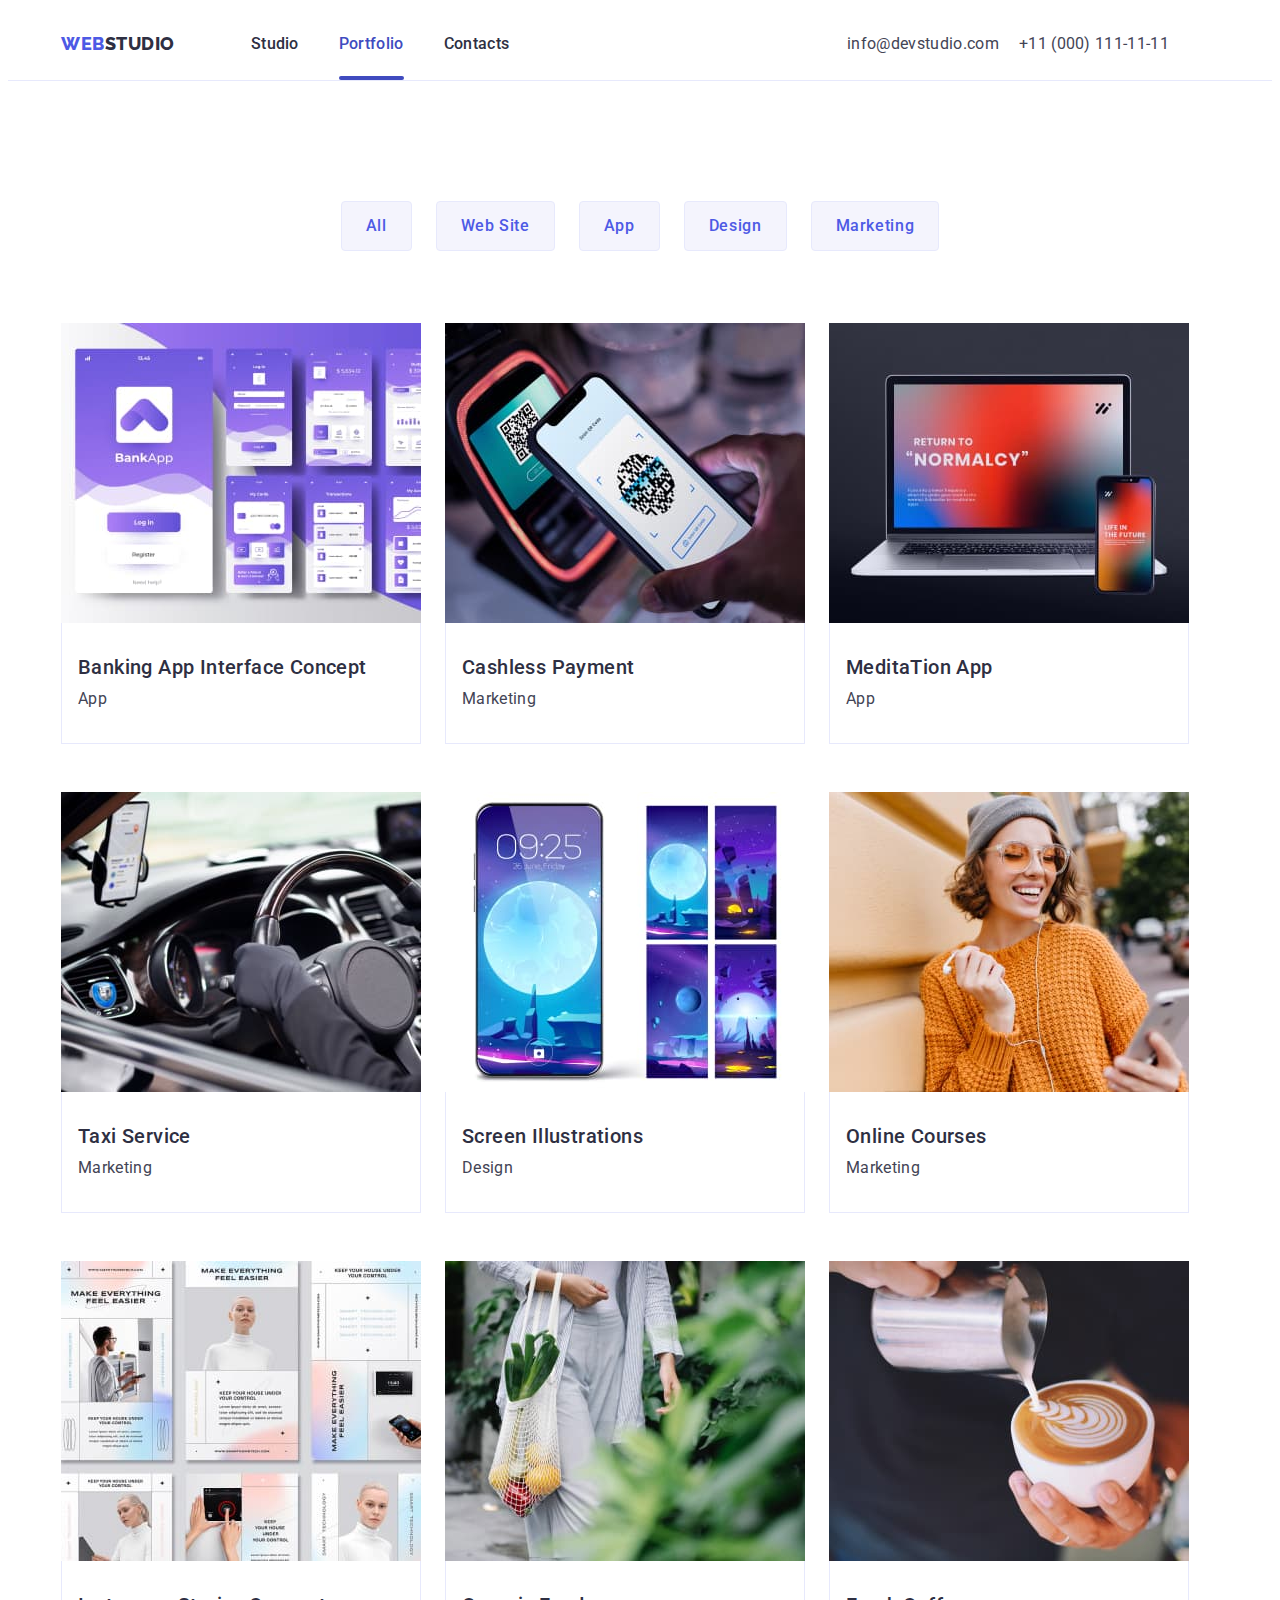
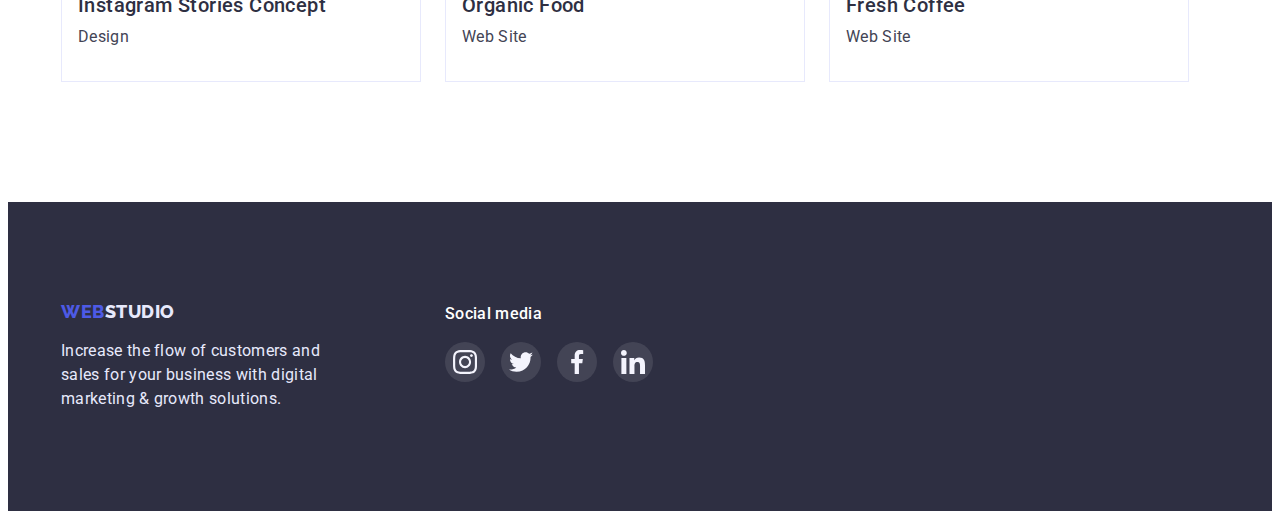
==== portfolio.html @ 99d91088 "+hw 5" ====
<!DOCTYPE html>
<html lang="en">
	<head>
		<meta charset="UTF-8" />
		<meta http-equiv="X-UA-Compatible" content="IE=edge" />
		<meta name="viewport" content="width=device-width, initial-scale=1.0" />
		<title>Portfolio</title>
		<link
			rel="stylesheet"
			href="https://cdnjs.cloudflare.com/ajax/libs/modern-normalize/1.1.0/modern-normalize.min.css"
			integrity="sha512-wpPYUAdjBVSE4KJnH1VR1HeZfpl1ub8YT/NKx4PuQ5NmX2tKuGu6U/JRp5y+Y8XG2tV+wKQpNHVUX03MfMFn9Q=="
			crossorigin="anonymous"
			referrerpolicy="no-referrer"
		/>
		<link rel="preconnect" href="https://fonts.googleapis.com" />
		<link rel="preconnect" href="https://fonts.gstatic.com" crossorigin />
		<link
			href="https://fonts.googleapis.com/css2?family=Raleway:wght@800&family=Roboto:wght@400;500;700&display=swap"
			rel="stylesheet"
		/>
		<link rel="stylesheet" href="./css/styles.css" />
	</head>
	<!--ACapStart-->
	<body>
		<header class="header">
			<div class="container main-header">
				<nav class="header-navigation">
					<a href="./index.html" class="header-logo link"><span class="part-logo link">Web</span>Studio</a>
					<ul class="header-list list">
						<li class="header-item"><a href="./index.html" class="header-link link">Studio</a></li>
						<li class="header-item"><a href="./portfolio.html" class="header-link current link">Portfolio</a></li>
						<li class="header-item"><a href="" class="header-link link">Contacts</a></li>
					</ul>
				</nav>
				<address class="header-address">
					<ul class="header-list-two list">
						<li class="header-item-two"
							><a href="malito:info@devstudio.com" class="header-link-two link">info@devstudio.com</a></li
						>
						<li class="header-item-two"
							><a href="tel:+110001111111" class="header-link-two link">+11 (000) 111-11-11</a></li
						>
					</ul>
				</address>
			</div>
		</header>
		<!--Hero section-->
		<main>
			<section class="hero-section-portf section">
				<div class="container">
					<h1 class="visually-hidden">filter</h1>
					<ul class="hero-portf-list list">
						<li class="hero-portf-item"><button type="button" class="hero-portf-button">All</button></li>
						<li class="hero-portf-item"><button type="button" class="hero-portf-button">Web Site</button></li>
						<li class="hero-portf-item"><button type="button" class="hero-portf-button">App</button></li>
						<li class="hero-portf-item"><button type="button" class="hero-portf-button">Design</button></li>
						<li class="hero-portf-item"><button type="button" class="hero-portf-button">Marketing</button></li>
					</ul>
					<ul class="service-portf-list list">
						<li class="service-portf-item">
							<a href="" class="service-portf-offers link">
								<div class="product-thumb">
									<img src="./images/images-portf/port1.jpg" alt="Banking application interface" width="360" />
								</div>
								<div class="service-portf-container">
									<h3 class="service-portf-subject">Banking App Interface Concept</h3>
									<p class="service-portf-text">App</p>
								</div>
							</a>
						</li>
						<li class="service-portf-item">
							<a href="" class="service-portf-offers link">
								<div class="product-thumb">
									<img src="./images/images-portf/port2.jpg" alt="Cashless payment by phone" width="360" />
								</div>
								<div class="service-portf-container">
									<h3 class="service-portf-subject">Cashless Payment</h3>
									<p class="service-portf-text">Marketing</p>
								</div>
							</a>
						</li>
						<li class="service-portf-item">
							<a href="" class="service-portf-offers link">
								<div class="product-thumb">
									<img src="./images/images-portf/port3.jpg" alt="Laptop and phone with app image" width="360" />
								</div>
								<div class="service-portf-container">
									<h3 class="service-portf-subject">MeditaTion App</h3>
									<p class="service-portf-text">App</p>
								</div>
							</a>
						</li>
						<li class="service-portf-item">
							<a href="" class="service-portf-offers link">
								<div class="product-thumb">
									<img src="./images/images-portf/port4.jpg" alt="Driver inside the car" width="360" />
								</div>
								<div class="service-portf-container">
									<h3 class="service-portf-subject">Taxi Service</h3>
									<p class="service-portf-text">Marketing</p>
								</div>
							</a>
						</li>
						<li class="service-portf-item">
							<a href="" class="service-portf-offers link">
								<div class="product-thumb">
									<img src="./images/images-portf/port5.jpg" alt="Screen illustrations" width="360" />
								</div>
								<div class="service-portf-container">
									<h3 class="service-portf-subject">Screen Illustrations</h3>
									<p class="service-portf-text">Design</p>
								</div>
							</a>
						</li>
						<li class="service-portf-item">
							<a href="" class="service-portf-offers link">
								<div class="product-thumb">
									<img
										src="./images/images-portf/port6.jpg"
										alt="Girl in headphones talking on the phone"
										width="360"
									/>
								</div>
								<div class="service-portf-container">
									<h3 class="service-portf-subject">Online Courses</h3>
									<p class="service-portf-text">Marketing</p>
								</div>
							</a>
						</li>
						<li class="service-portf-item">
							<a href="" class="service-portf-offers link">
								<div class="product-thumb">
									<img src="./images/images-portf/port7.jpg" alt="Instagram stories" width="360" />
								</div>
								<div class="service-portf-container">
									<h3 class="service-portf-subject">Instagram Stories Concept</h3>
									<p class="service-portf-text">Design</p>
								</div>
							</a>
						</li>
						<li class="service-portf-item">
							<a href="" class="service-portf-offers link">
								<div class="product-thumb">
									<img src="./images/images-portf/port8.jpg" alt="Organic food in a bag" width="360" />
								</div>
								<div class="service-portf-container">
									<h3 class="service-portf-subject">Organic Food</h3>
									<p class="service-portf-text">Web Site</p>
								</div>
							</a>
						</li>
						<li class="service-portf-item">
							<a href="" class="service-portf-offers link">
								<div class="product-thumb">
									<img src="./images/images-portf/port9.jpg" alt="Fresh coffee" width="360" />
								</div>
								<div class="service-portf-container">
									<h3 class="service-portf-subject">Fresh Coffee</h3>
									<p class="service-portf-text">Web Site</p>
								</div>
							</a>
						</li>
					</ul>
				</div>
			</section>
		</main>
		<!--Hero offer-->

		<!--Footer-->
		<footer class="footer">
			<div class="container footer-main">
				<div class="footer-container-logo">
					<a href="./index.html" class="footer-logo link"><span class="part-logo link">Web</span>Studio</a>
					<p class="footer-text">
						Increase the flow of customers and sales for your business with digital marketing & growth solutions.
					</p>
				</div>
				<div class="footer-container-social">
					<h3 class="footer-subject">Social media</h3>
					<ul class="footer-section-icons list">
						<li class="footer-section-item">
							<a href="" class="footer-section-social-img link">
								<svg class="footer-section-svg" width="24" height="24">
									<use href="./images/symbol-defs.svg#icon-instagram-icon"></use>
								</svg>
							</a>
						</li>
						<li class="footer-section-item">
							<a href="" class="footer-section-social-img link">
								<svg class="footer-section-svg" width="24" height="24">
									<use href="./images/symbol-defs.svg#icon-twitter-icon"></use>
								</svg>
							</a>
						</li>
						<li class="footer-section-item">
							<a href="" class="footer-section-social-img link">
								<svg class="footer-section-svg" width="24" height="24">
									<use href="./images/symbol-defs.svg#icon-facebook-icon"></use>
								</svg>
							</a>
						</li>
						<li class="footer-section-item">
							<a href="" class="footer-section-social-img link">
								<svg class="footer-section-svg" width="24" height="24">
									<use href="./images/symbol-defs.svg#icon-linkedin-icon"></use>
								</svg>
							</a>
						</li>
					</ul>
				</div>
			</div>
		</footer>
		<!--Footer-->
	</body>
</html>
---- css/styles.css ----
/*Colors*/
:root {
	--accent-text-color: #2e2f42;
	--accent-text-color-two: #4d5ae5;
	--color-of-paraghraphs: #434455;
	--accent-text-background-color: #ffffff;
	--backgroun-color: #f4f4fd;
	--footer-text-color: #e7e9fc;
	--button-portfolio-hover-color: #404bbf;
	--hover-focus-icon-footer: #31d0aa;
	--customer-color: #8e8f99;
	--modal-background-color: #fcfcfc;
}
/*Colors*/

h1,
h2,
h3,
h4,
h5,
h6,
p {
	margin: 0;
}
ul {
	margin: 0;
	padding: 0;
}
body {
	font-family: "Roboto", sans-serif;
	color: var(--color-of-paraghraphs);
	background-color: var(--accent-text-background-color);
}
.container {
	width: 1158px;
	margin: 0 auto;
	padding-left: 15px;
	padding-right: 15px;
}
/*To reset properties*/
.list {
	list-style: none;
}
.link {
	text-decoration: none;
}
img {
	display: block;
}
/*To reset properties*/

/*Section Padding*/
.section {
	padding: 120px 0;
}
.section-about {
	padding-top: 120px;
}
/*Section Padding*/

/* Header-Style */
.header {
	background-color: var(--accent-text-background-color);
	border-bottom: 1px solid #e7e9fc;
}
.main-header {
	display: flex;
	align-items: center;
}
.header-navigation {
	display: flex;
	align-items: center;
}
.header-logo {
	font-family: "Raleway";
	font-style: normal;
	font-weight: 800;
	font-size: 18px;
	line-height: 1.33;
	letter-spacing: 0.03em;
	text-transform: uppercase;
	color: var(--accent-text-color);
}
.part-logo {
	color: var(--accent-text-color-two);
}
.header-list {
	display: flex;
	margin-left: 76px;
}
.header-item:not(:last-child) {
	margin-right: 40px;
}
.header-link {
	font-weight: 500;
	font-size: 16px;
	line-height: 1.5;
	letter-spacing: 0.02em;
	color: var(--accent-text-color);
	display: block;
	padding: 24px 0;
	position: relative;

	transition-property: color;
	transition-duration: 250ms;
	transition-timing-function: cubic-bezier(0.4, 0, 0.2, 1);
}
.header-link:is(:hover, :focus) {
	color: var(--accent-text-color-two);
}

/*Current for header*/
.current {
	color: var(--button-portfolio-hover-color);
}
.current::after {
	content: "";
	display: block;
	position: absolute;
	width: 100%;
	height: 4px;
	bottom: 0;
	left: 0;

	background: var(--button-portfolio-hover-color);
	border-radius: 2px;
}
/*Current for header*/

.header-address {
	margin-left: auto;
}
.header-list-two {
	display: flex;
	margin-left: auto;
}
.header-list-two .header-item-two + .header-item-two {
	margin-right: 40px;
}
.header-link-two {
	font-style: normal;
	font-weight: 400;
	font-size: 16px;
	line-height: 1.5;
	letter-spacing: 0.02em;
	color: var(--color-of-paraghraphs);
	display: block;
	padding: 10px 10px;

	transition-property: color;
	transition-duration: 250ms;
	transition-timing-function: cubic-bezier(0.4, 0, 0.2, 1);
}
.header-link-two:is(:hover, :focus) {
	color: var(--accent-text-color-two);
}
.header-item-two .header-link-two {
	font-style: normal;
}
/* Header-Style */

/* Hero-Section-Style */
.hero-section {
	text-align: center;
	padding: 188px 0;
	background-color: var(--accent-text-color);
	background-image: linear-gradient(rgba(46, 47, 66, 0.7), rgba(46, 47, 66, 0.7)), url(../images/people-office.jpg);
	max-width: 1440px;
	margin-left: auto;
	margin-right: auto;
	background-repeat: no-repeat;
	background-position: center;
	background-size: cover;
}
.hero-title {
	font-weight: 700;
	font-size: 56px;
	line-height: 1.07;
	letter-spacing: 0.02em;
	color: var(--accent-text-background-color);
	margin-bottom: 48px;
}
.hero-button {
	font-family: "Roboto";
	font-weight: 500;
	font-size: 16px;
	line-height: 1.5;
	letter-spacing: 0.04em;
	color: var(--accent-text-background-color);
	background: var(--accent-text-color-two);
	box-shadow: 0px 4px 4px rgba(0, 0, 0, 0.15);
	border: 1px;
	border-radius: 4px;
	cursor: pointer;
	padding: 16px 32px;
	display: inline-block;

	transition-property: background;
	transition-duration: 250ms;
	transition-timing-function: cubic-bezier(0.4, 0, 0.2, 1);
}
.hero-button:is(:hover, :focus) {
	background: var(--button-portfolio-hover-color);
}

/* Modal */
.backdrop {
	position: fixed;
	top: 0;
	left: 0;
	width: 100%;
	height: 100%;
	background-color: rgba(46, 47, 66, 0.4);

	opacity: 1;
	transition: opacity 250ms cubic-bezier(0.4, 0, 0.2, 1);
}
.backdrop.is-hidden {
	opacity: 0;
	pointer-events: none;
}
.modal {
	position: absolute;
	top: 50%;
	left: 50%;
	transform: translate(-50%, -50%);

	height: 576px;
	width: 408px;

	background-color: var(--modal-background-color);
	box-shadow: 0px 1px 1px rgba(0, 0, 0, 0.14), 0px 1px 3px rgba(0, 0, 0, 0.12), 0px 2px 1px rgba(0, 0, 0, 0.2);
	border-radius: 4px;
}
.modal-cross-button {
	color: var(--accent-text-color);
	background: var(--footer-text-color);
	border: 1px solid rgba(0, 0, 0, 0.1);
	cursor: pointer;
	display: flex;
	justify-content: center;
	align-items: center;
	border-radius: 100%;
	width: 24px;
	height: 24px;
	position: absolute;
	top: 24px;
	left: 360px;
	fill: currentColor;

	transition-property: color, background;
	transition-duration: 250ms;
	transition-timing-function: cubic-bezier(0.4, 0, 0.2, 1);
}
.modal-cross-button:is(:hover, :focus) {
	color: var(--accent-text-background-color);
	background: var(--button-portfolio-hover-color);
	fill: currentColor;
}
/* Modal */

/* Hero-Section-Style */

/* About-Section-Style */
.about-list {
	display: flex;
}
.about-item:not(:last-child) {
	margin-right: 24px;
}
.visually-hidden {
	position: absolute;
	width: 1px;
	height: 1px;
	margin: -1px;
	border: 0;
	padding: 0;
	white-space: nowrap;
	clip-path: inset(100%);
	clip: rect(0 0 0 0);
	overflow: hidden;
}
.about-item-container {
	display: flex;
	justify-content: center;
	align-items: center;
	padding: 24px 100px;
	background: var(--backgroun-color);
	border-radius: 4px;
	margin-bottom: 8px;
}
.about-item-icon {
	width: 64px;
	height: 64px;
}
.about-subject {
	font-weight: 500;
	font-size: 20px;
	line-height: 1.2;
	letter-spacing: 0.02em;
	color: var(--accent-text-color);
	display: block;
}
.about-text {
	font-weight: 400;
	font-size: 16px;
	line-height: 1.5;
	letter-spacing: 0.02em;
	color: var(--color-of-paraghraphs);
	display: block;
	width: 264px;
}
/* About-Section-Style */

/* WhatTheyDo-Section-Style */
.what-they-do-section {
	display: flex;
	text-align: center;
}
.what-they-do-title {
	font-family: "Roboto";
	font-style: normal;
	font-weight: 700;
	font-size: 36px;
	line-height: 40px;
	color: var(--accent-text-color);
	margin-bottom: 72px;
}
.what-they-do-list {
	display: flex;
}
.what-they-do-item:not(:last-child) {
	margin-right: 24px;
}
/* WhatTheyDo-Section-Style */

/* OurTeam-Section-Style */
.our-team-section {
	background-color: var(--backgroun-color);
	display: flex;
	text-align: center;
}
.our-team-section-title {
	font-weight: 700;
	font-size: 36px;
	line-height: 1.11;
	letter-spacing: 0.02em;
	color: var(--accent-text-color);
	margin-bottom: 72px;
}
.our-team-section-lits {
	display: flex;
}
.our-team-section-photo {
	background-color: var(--accent-text-background-color);
	box-shadow: 0px 1px 6px rgba(46, 47, 66, 0.08), 0px 1px 1px rgba(46, 47, 66, 0.16), 0px 2px 1px rgba(46, 47, 66, 0.08);
	border-radius: 0px 0px 4px 4px;
}
.our-team-section-photo:not(:last-child) {
	margin-right: 24px;
}
.our-team-section-subject {
	font-weight: 500;
	font-size: 20px;
	line-height: 1.2;
	letter-spacing: 0.02em;
	color: var(--accent-text-color);
	margin: 32px 0px 8px 0px;
}
.our-team-section-text {
	font-weight: 400;
	font-size: 16px;
	line-height: 1.5;
	letter-spacing: 0.02em;
	color: var(--color-of-paraghraphs);
	margin-bottom: 8px;
}
.our-team-section-icons {
	display: flex;
	gap: 24px;
	justify-content: center;
	margin-bottom: 32px;
}
.our-team-section-item {
	width: 40px;
	height: 40px;
}
.our-team-section-icon {
	display: flex;
	justify-content: center;
	align-items: center;
	width: 100%;
	height: 100%;
	border-radius: 50%;
	background-color: var(--accent-text-color-two);

	transition-property: background;
	transition-duration: 250ms;
	transition-timing-function: cubic-bezier(0.4, 0, 0.2, 1);
}
.our-team-section-icon:is(:hover, :focus) {
	background-color: var(--button-portfolio-hover-color);
}
/* OurTeam-Section-Style */

/* Customers-Section-Style */
.customers-section {
	background-color: var(--accent-text-background-color);
	display: flex;
	text-align: center;
}
.customers-title {
	font-weight: 700;
	font-size: 36px;
	line-height: 1.11;
	letter-spacing: 0.02em;
	color: var(--accent-text-color);
	margin-bottom: 72px;
}
.customers-list {
	display: flex;
	justify-content: space-between;
	align-items: center;
}
.customers-link {
	display: flex;
	width: 168px;
	height: 88px;
	justify-content: center;
	align-items: center;
	color: var(--customer-color);
	border: 1px solid var(--customer-color);
	border-radius: 4px;
	fill: currentColor;

	transition-property: color, background;
	transition-duration: 250ms;
	transition-timing-function: cubic-bezier(0.4, 0, 0.2, 1);
}
.customers-link:is(:hover, :focus) {
	color: var(--accent-text-color-two);
	border: 1px solid var(--accent-text-color-two);
	fill: currentColor;
}
/* Customers-Section-Style */

/* Footer-Style */
.footer {
	background-color: var(--accent-text-color);
	padding: 100px 0;
}
.footer-main {
	display: flex;
}
.footer-container-logo {
	margin-right: 120px;
}
.footer-logo {
	font-family: "Raleway";
	font-weight: 800;
	font-size: 18px;
	line-height: 1.16;
	letter-spacing: 0.03em;
	text-transform: uppercase;
	color: var(--footer-text-color);
	display: block;
	margin-bottom: 16px;
	width: 115px;
}
.footer-text {
	font-weight: 400;
	font-size: 16px;
	line-height: 24px;
	letter-spacing: 0.02em;
	color: var(--footer-text-color);
	display: block;
	width: 264px;
}
.footer-subject {
	font-weight: 500;
	font-size: 16px;
	line-height: 1.5;
	letter-spacing: 0.02em;
	color: var(--accent-text-background-color);
	margin-bottom: 16px;
	display: flex;
}
.footer-section-icons {
	display: flex;
	gap: 16px;
	justify-content: center;
}
.footer-section-social-img {
	display: flex;
	justify-content: center;
	align-items: center;
	width: 40px;
	height: 40px;
	border-radius: 100%;
	background: rgba(255, 255, 255, 0.1);

	transition-property: background;
	transition-duration: 250ms;
	transition-timing-function: cubic-bezier(0.4, 0, 0.2, 1);
}
.footer-section-social-img:is(:hover, :focus) {
	background: var(--hover-focus-icon-footer);
}
/* Footer-Style */

/* Portfolio HTML */

/* Hero-Portfolio-Style */
.hero-portf-list {
	display: flex;
	justify-content: center;
	margin-bottom: 72px;
}
.hero-portf-item:not(:last-child) {
	margin-right: 24px;
}
.hero-portf-button {
	font-family: "Roboto";
	font-weight: 500;
	font-size: 16px;
	line-height: 1.5;
	letter-spacing: 0.04em;
	color: var(--accent-text-color-two);
	background-color: var(--backgroun-color);
	cursor: pointer;
	border: 1px solid var(--footer-text-color);
	border-radius: 4px;
	padding: 12px 24px;

	transition-property: color, background, box-shadow, border;
	transition-duration: 250ms;
	transition-timing-function: cubic-bezier(0.4, 0, 0.2, 1);
}
.hero-portf-button:is(:hover, :focus) {
	color: var(--accent-text-background-color);
	background-color: var(--button-portfolio-hover-color);
	box-shadow: 0px 3px 1px rgba(0, 0, 0, 0.1), 0px 2px 1px rgba(0, 0, 0, 0.08), 0px 2px 2px rgba(0, 0, 0, 0.12);
	border: 1px solid var(--button-portfolio-hover-color);
}
/* Hero-Portfolio-Style */

/* Service-Portfolio-Style */
.service-portf-list {
	display: flex;
	flex-wrap: wrap;
}
.service-portf-item {
	width: 360px;
	margin-right: 24px;
	margin-bottom: 48px;

	transition-property: box-shadow;
	transition-duration: 250ms;
	transition-timing-function: cubic-bezier(0.4, 0, 0.2, 1);
}
.service-portf-item:nth-child(3n) {
	margin-right: 0;
}
.service-portf-item:nth-child(1n + 7) {
	margin-bottom: 0;
}
.service-portf-item:is(:hover, :focus) {
	box-shadow: 0px 1px 6px rgba(46, 47, 66, 0.08), 0px 1px 1px rgba(46, 47, 66, 0.16), 0px 2px 1px rgba(46, 47, 66, 0.08);
}
.service-portf-offers:is(:hover, :focus) .product-thumb::before {
	opacity: 1;
	transform: translatey(0);
}
.product-thumb {
	position: relative;
	display: flex;
	overflow: hidden;
}
.product-thumb::before {
	content: "";
	display: inline-block;
	position: absolute;
	top: 0;
	left: 0;
	width: 100%;
	height: 100%;
	background-color: var(--accent-text-color-two);
	opacity: 0;
	transform: translatey(100%);
	transition: opacity 250ms cubic-bezier(0.4, 0, 0.2, 1), transform 250ms cubic-bezier(0.4, 0, 0.2, 1);
}
.service-portf-subject {
	font-weight: 500;
	font-size: 20px;
	line-height: 1.2;
	letter-spacing: 0.02em;
	color: var(--accent-text-color);
	display: block;
	margin-bottom: 8px;
}
.service-portf-text {
	font-weight: 400;
	font-size: 16px;
	line-height: 1.5;
	letter-spacing: 0.02em;
	color: #434455;
	display: block;
}
.service-portf-container {
	padding: 32px 0 32px 16px;
	border-left: 1px solid #e7e9fc;
	border-right: 1px solid #e7e9fc;
	border-bottom: 1px solid #e7e9fc;
}
/* Service-Portfolio-Style */

/* Portfolio HTML */
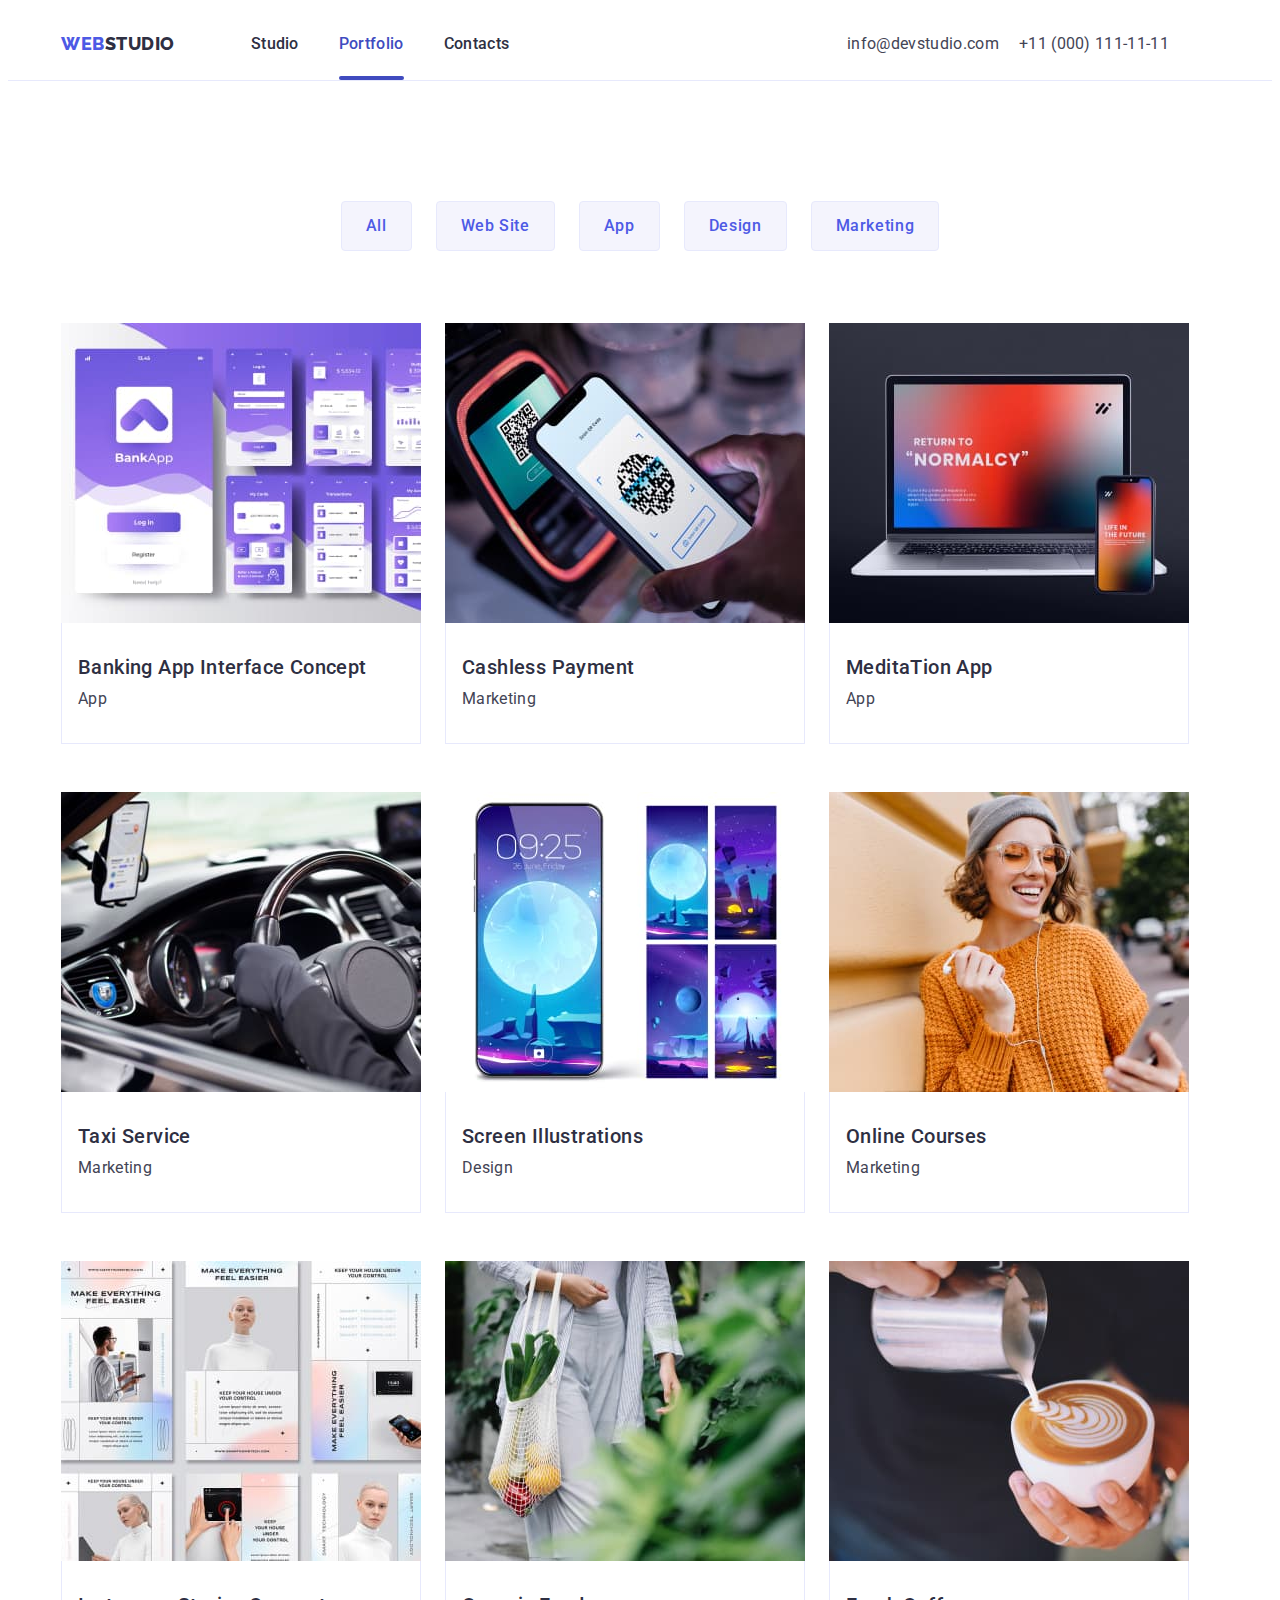
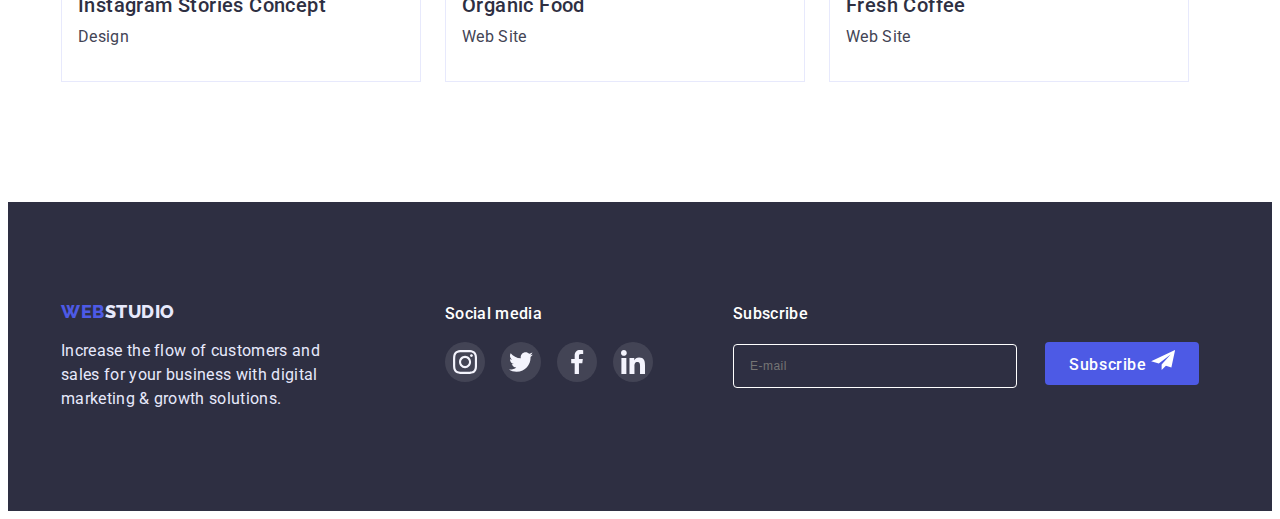
==== commit 1b54d253: "footer form" ====
--- a/portfolio.html
+++ b/portfolio.html
@@ -208,6 +208,18 @@
 						</li>
 					</ul>
 				</div>
+				<form class="subscribe-form">
+					<label class="foter-subject-two">Subscribe</label>
+					<div class="footer-form">
+						<input class="input-footer" type="email" name="email" autocomplete="off" placeholder="E-mail" required />
+						<button type="submit" class="button-subscribe">
+							Subscribe
+							<svg class="subscribe-svg" width="24" height="20">
+								<use href="./images/symbol-subscribe.svg#icon-subscribe"></use>
+							</svg>
+						</button>
+					</div>
+				</form>
 			</div>
 		</footer>
 		<!--Footer-->
--- a/css/styles.css
+++ b/css/styles.css
@@ -476,6 +476,9 @@
 	display: block;
 	width: 264px;
 }
+.footer-container-social {
+	margin-right: 80px;
+}
 .footer-subject {
 	font-weight: 500;
 	font-size: 16px;
@@ -505,6 +508,68 @@
 }
 .footer-section-social-img:is(:hover, :focus) {
 	background: var(--hover-focus-icon-footer);
+}
+.foter-subject-two {
+	font-weight: 500;
+	font-size: 16px;
+	line-height: 1.5;
+	letter-spacing: 0.02em;
+	color: var(--accent-text-background-color);
+	margin-bottom: 16px;
+	letter-spacing: 0.02em;
+	display: flex;
+}
+.input-footer {
+	font-weight: 400;
+	font-size: 12px;
+	line-height: 2;
+	letter-spacing: 0.04em;
+
+	display: inline-block;
+
+	width: 264px;
+	height: 40px;
+	border: 1px solid var(--accent-text-background-color);
+	background-color: transparent;
+	color: var(--accent-text-background-color);
+	border-radius: 4px;
+	padding-left: 16px;
+}
+.input-footer:-webkit-autofill,
+.input-footer:-webkit-autofill:hover,
+.input-footer:-webkit-autofill:focus {
+	border: 1px solid var(--accent-text-background-color);
+	-webkit-text-fill-color: var(--accent-text-background-color);
+	transition: background-color 5000s ease-in-out 0s;
+}
+.button-subscribe {
+	font-family: "Roboto";
+	font-style: normal;
+	font-weight: 500;
+	font-size: 16px;
+	line-height: 1.5;
+	letter-spacing: 0.04em;
+
+	display: inline-block;
+	justify-content: center;
+	text-align: center;
+	align-items: center;
+
+	color: var(--accent-text-background-color);
+	background-color: var(--accent-text-color-two);
+	border: none;
+	border-radius: 4px;
+	margin-left: 24px;
+	padding: 8px 24px;
+	gap: 16px;
+	cursor: pointer;
+
+	transition-property: background;
+	transition-duration: 250ms;
+	transition-timing-function: cubic-bezier(0.4, 0, 0.2, 1);
+}
+.button-subscribe:is(:hover, :focus) {
+	background: var(--button-portfolio-hover-color);
 }
 /* Footer-Style */
 
